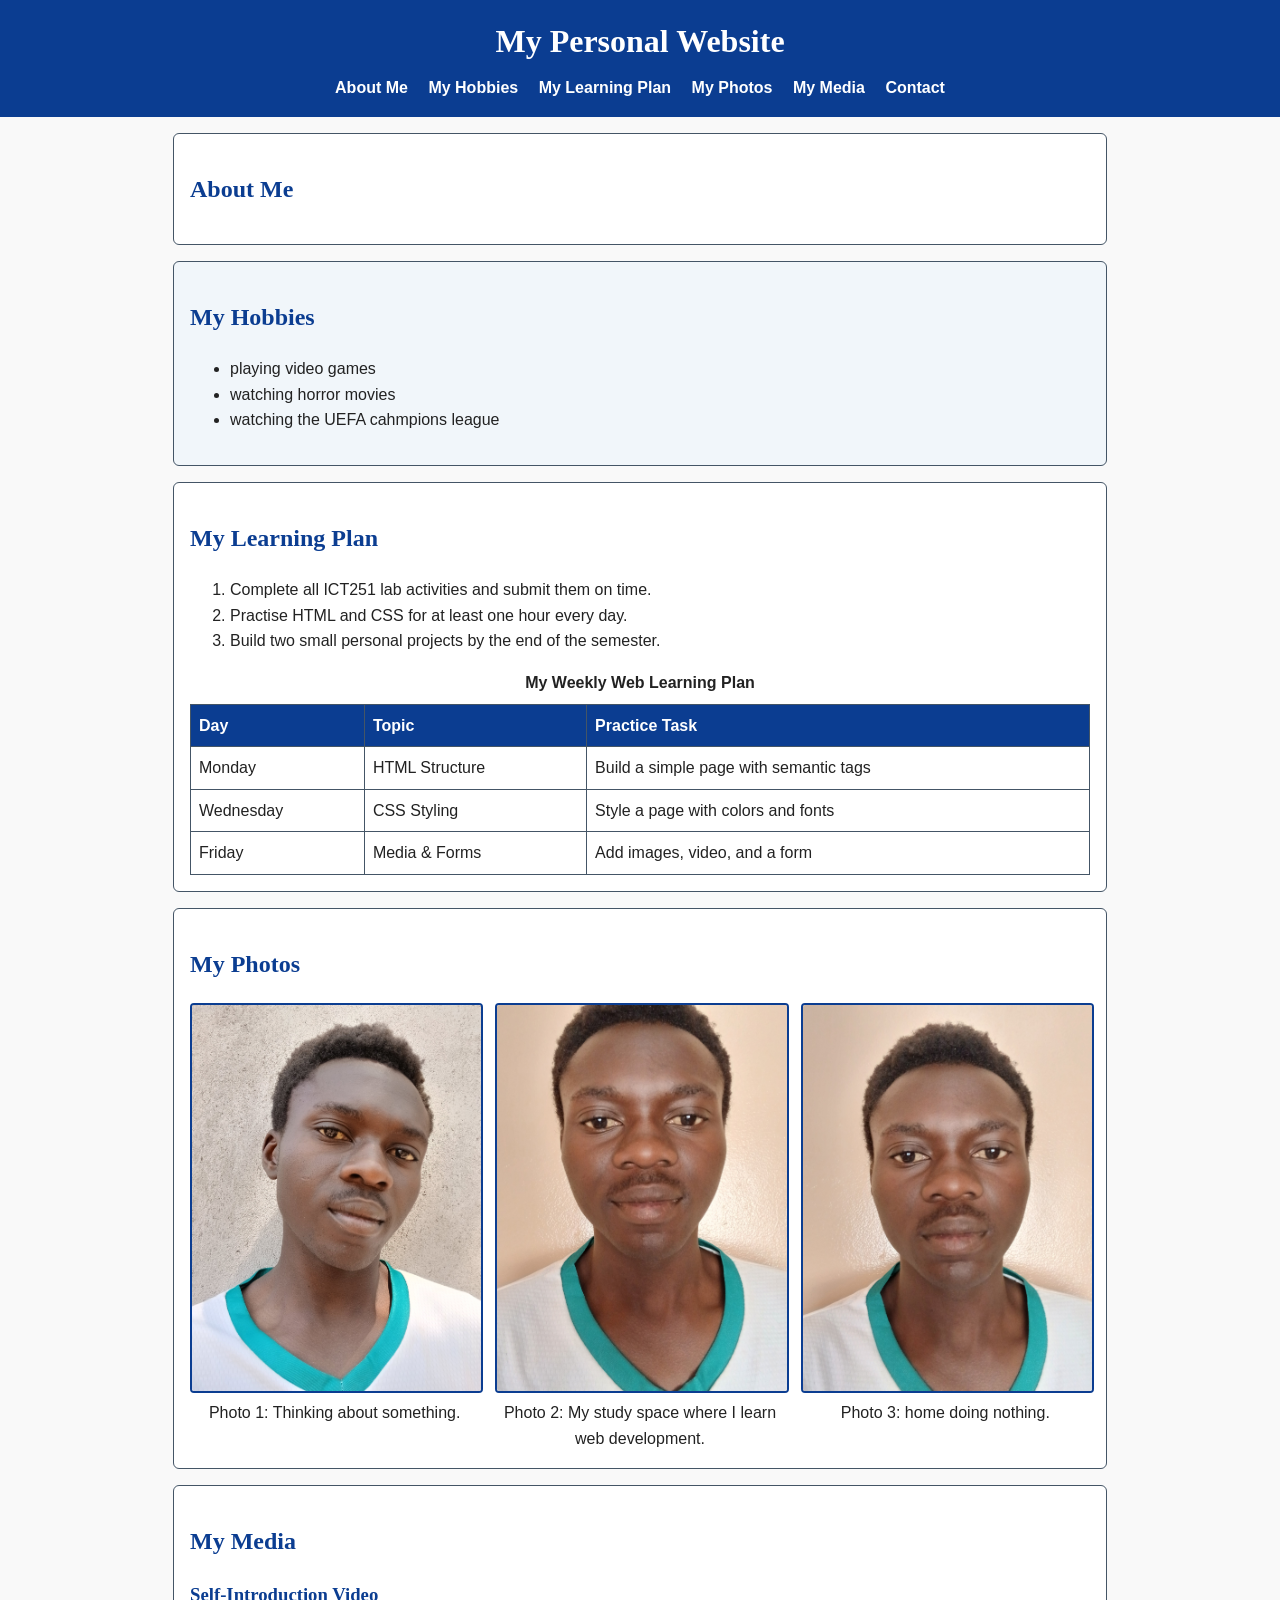
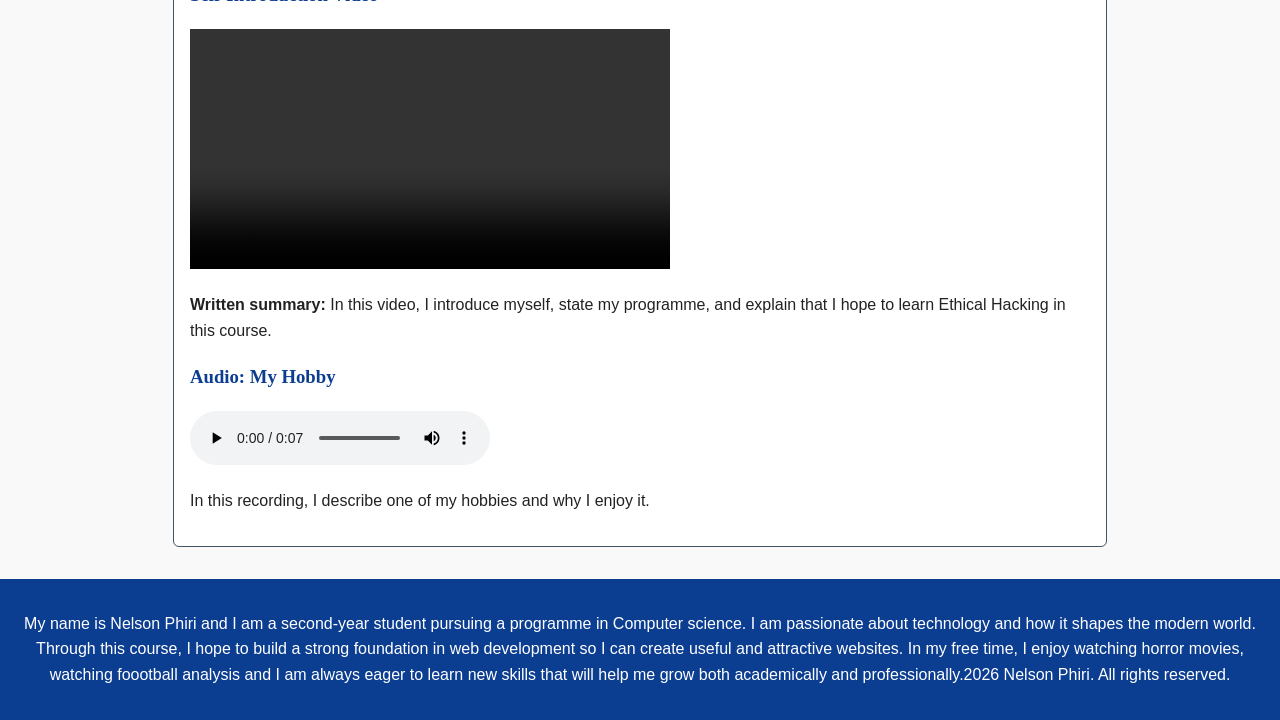
==== myweb/index.html @ 8f8c3917 "Add files via upload" ====
<!DOCTYPE html>
<html lang="en">
<head>
    <meta charset="UTF-8">
    <meta name="viewport" content="width=device-width, initial-scale=1.0">
    <title>My First Web Page</title>
    <link rel="stylesheet" href="css/styles.css">
</head>
<body>
    <header>
        <h1>My Personal Website</h1>
        <nav>
            <a href="#about">About Me</a>
            <a href="#hobbies">My Hobbies</a>
            <a href="#learning">My Learning Plan</a>
            <a href="#photos">My Photos</a>
            <a href="#media">My Media</a>
            <a href="#contact">Contact</a>
        </nav>
    </header>

    <main>
        <section id="about" class="content-section">
            <h2>About Me</h2>
            <p><!-- 50+ word paragraph --></p>
        </section>

        <section id="hobbies" class="content-section">
            <h2>My Hobbies</h2>
            <ul>
                <li>playing video games</li>
                <li>watching horror movies</li>
                <li>watching the UEFA cahmpions league</li>
            </ul>
        </section>

        <section id="learning" class="content-section">
    <h2>My Learning Plan</h2>
    <ol>
        <li>Complete all ICT251 lab activities and submit them on time.</li>
        <li>Practise HTML and CSS for at least one hour every day.</li>
        <li>Build two small personal projects by the end of the semester.</li>
    </ol>

    <table>
        <caption>My Weekly Web Learning Plan</caption>
        <thead>
            <tr>
                <th>Day</th>
                <th>Topic</th>
                <th>Practice Task</th>
            </tr>
        </thead>
        <tbody>
            <tr>
                <td>Monday</td>
                <td>HTML Structure</td>
                <td>Build a simple page with semantic tags</td>
            </tr>
            <tr>
                <td>Wednesday</td>
                <td>CSS Styling</td>
                <td>Style a page with colors and fonts</td>
            </tr>
            <tr>
                <td>Friday</td>
                <td>Media & Forms</td>
                <td>Add images, video, and a form</td>
            </tr>
        </tbody>
    </table>
</section>

        <section id="photos" class="content-section">
    <h2>My Photos</h2>
    <div class="gallery">
        <figure>
            <img src="images/photo1.jpg" alt="A sunset over the mountains">
            <figcaption>Photo 1: Thinking about something.</figcaption>
        </figure>
        <figure>
            <img src="images/photo2.jpg" alt="My study desk with books and a laptop">
            <figcaption>Photo 2: My study space where I learn web development.</figcaption>
        </figure>
        <figure>
            <img src="images/photo3.jpg" alt="A plate of food I cooked">
            <figcaption>Photo 3: home doing nothing.</figcaption>
        </figure>
    </div>
</section>

        <section id="media" class="content-section">
    <h2>My Media</h2>

    <h3>Self-Introduction Video</h3>
    <video controls width="480">
        <source src="videos/intro.mp4" type="video/mp4">
        Your browser does not support the video tag.
    </video>
    <p>
        <strong>Written summary:</strong> In this video, I introduce myself, 
        state my programme, and explain that I hope to learn Ethical Hacking in this course.
    </p>

    <h3>Audio: My Hobby</h3>
    <audio controls>
        <source src="videos/voice.mp3" type="audio/mpeg">
        Your browser does not support the audio tag.
    </audio>
    <p>
        In this recording, I describe one of my hobbies and why I enjoy it.
    </p>
</section>

        
    </main>

    <footer>
        <p>
    My name is Nelson Phiri and I am a second-year student pursuing a programme in 
    Computer science. I am passionate about technology and how it shapes the modern 
    world. Through this course, I hope to build a strong foundation in web development 
    so I can create useful and attractive websites. In my free time, I enjoy 
    watching horror movies, watching foootball analysis and I am always eager to learn new skills that will help me 
    grow both academically and professionally.2026 Nelson Phiri. All rights reserved.</p>
    </footer>
</body>
</html>
---- myweb/css/styles.css ----
/* ===== Element selectors ===== */
body {
    font-family: Arial, Helvetica, sans-serif;
    line-height: 1.6;
    color: #222;
    background-color: #f9f9f9;
    margin: 0;
    padding: 0;
}

h1, h2, h3 {
    color: #0b3d91;
    font-family: Georgia, serif;
}

a {
    color: #0b3d91;
    text-decoration: none;
}

a:hover, a:focus {
    color: #d32f2f;
    text-decoration: underline;
}

img, video {
    max-width: 100%;
    height: auto;
}

/* ===== Class selector (repeated sections) ===== */
.content-section {
    padding: 1rem;
    margin: 1rem auto;
    max-width: 900px;
    border: 1px solid #456;
    background-color: #ffffff;
    border-radius: 6px;
}

/* ===== ID selector (one unique section) ===== */
#hobbies {
    background-color: #f1f6fa;
}

/* ===== Header and nav ===== */
header {
    background-color: #0b3d91;
    color: white;
    padding: 1rem;
    text-align: center;
}

header h1 {
    color: white;
    margin: 0 0 0.5rem 0;
}

nav a {
    color: white;
    margin: 0 0.5rem;
    font-weight: bold;
}

nav a:hover, nav a:focus {
    color: #ffd54f;
}

/* ===== Gallery ===== */
.gallery {
    display: flex;
    flex-wrap: wrap;
    gap: 1rem;
    justify-content: center;
}

.gallery figure {
    margin: 0;
    flex: 1 1 250px;
    max-width: 300px;
    text-align: center;
}

.gallery img {
    border: 2px solid #0b3d91;
    border-radius: 4px;
}

/* ===== Table ===== */
table {
    width: 100%;
    border-collapse: collapse;
    margin-top: 1rem;
}

caption {
    font-weight: bold;
    margin-bottom: 0.5rem;
}

th, td {
    border: 1px solid #456;
    padding: 0.5rem;
    text-align: left;
}

th {
    background-color: #0b3d91;
    color: white;
}

/* ===== Form ===== */
form {
    display: flex;
    flex-direction: column;
    gap: 0.5rem;
    max-width: 500px;
}

input, select, textarea {
    padding: 0.5rem;
    border: 1px solid #456;
    border-radius: 4px;
    font-family: inherit;
}

button {
    background-color: #0b3d91;
    color: white;
    padding: 0.6rem 1rem;
    border: none;
    border-radius: 4px;
    cursor: pointer;
    font-size: 1rem;
}

button:hover, button:focus {
    background-color: #d32f2f;
}

/* ===== Footer ===== */
footer {
    text-align: center;
    padding: 1rem;
    background-color: #0b3d91;
    color: white;
    margin-top: 2rem;
}
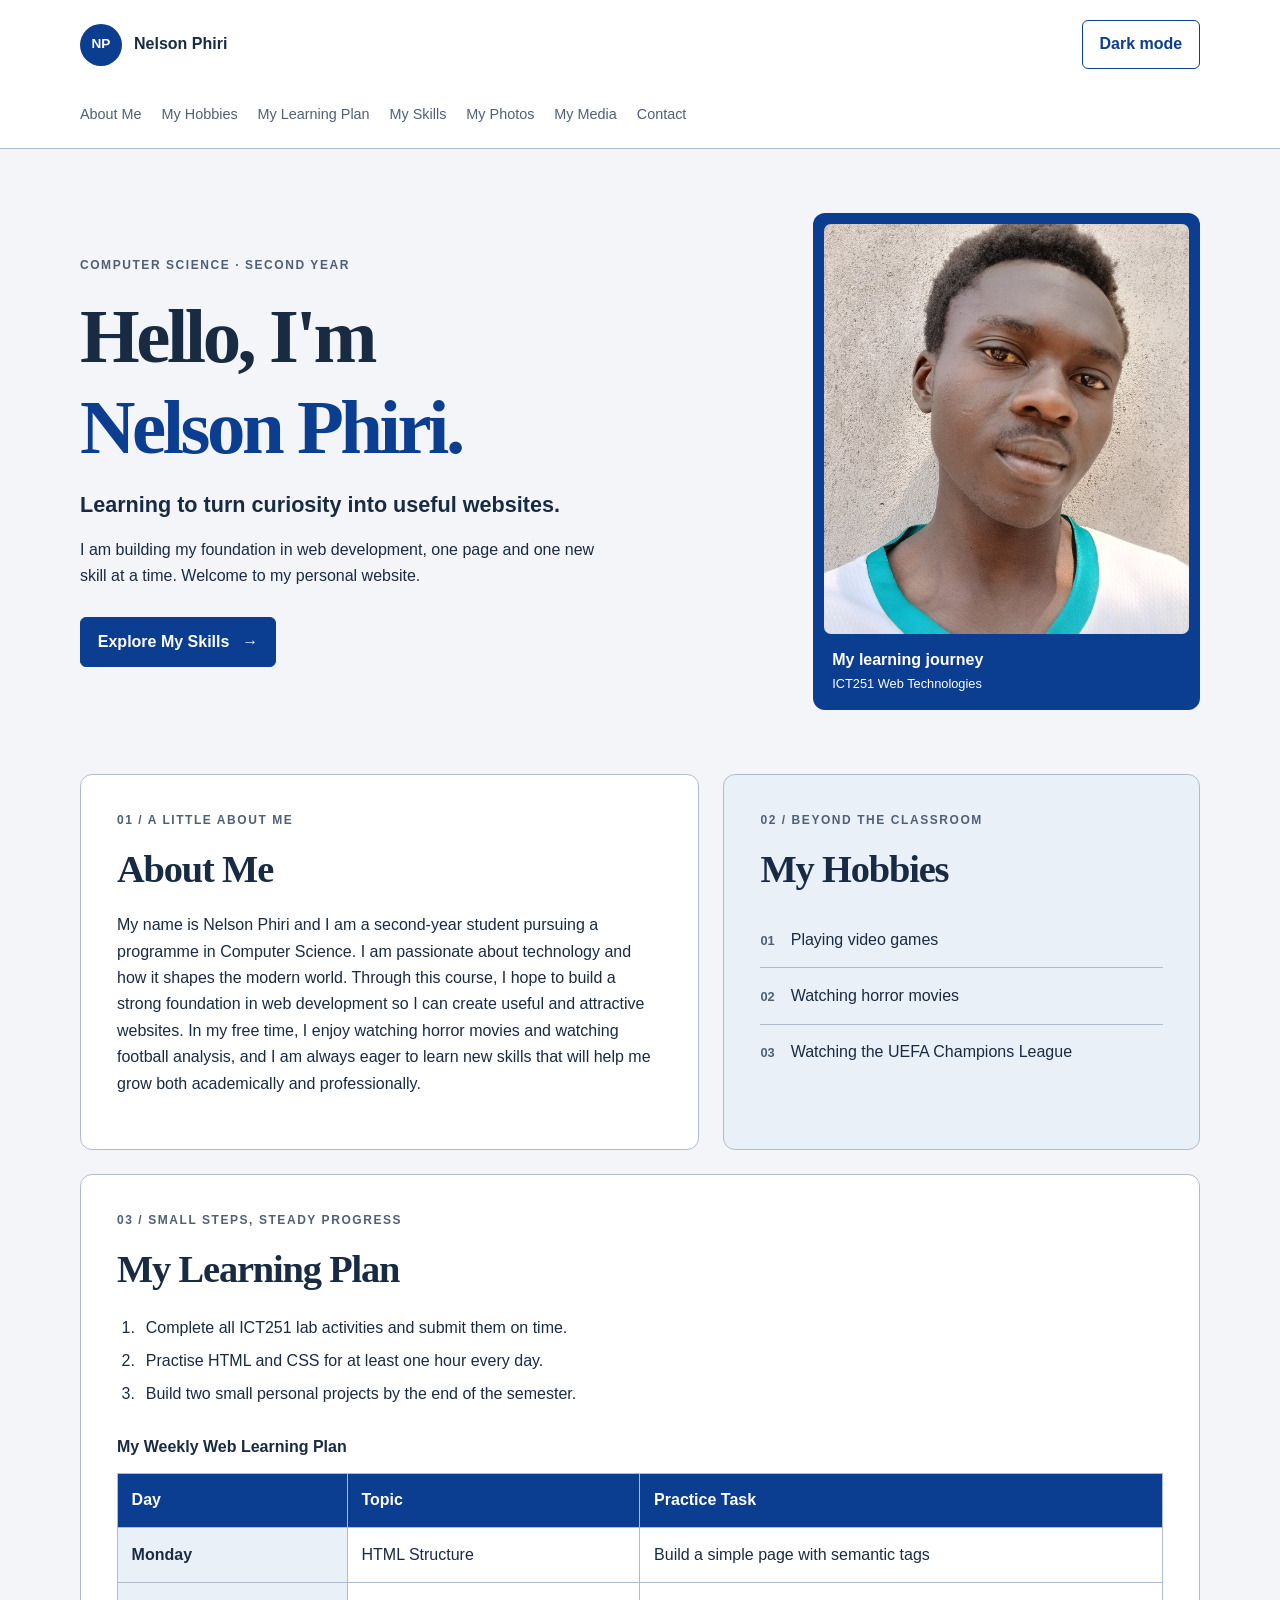
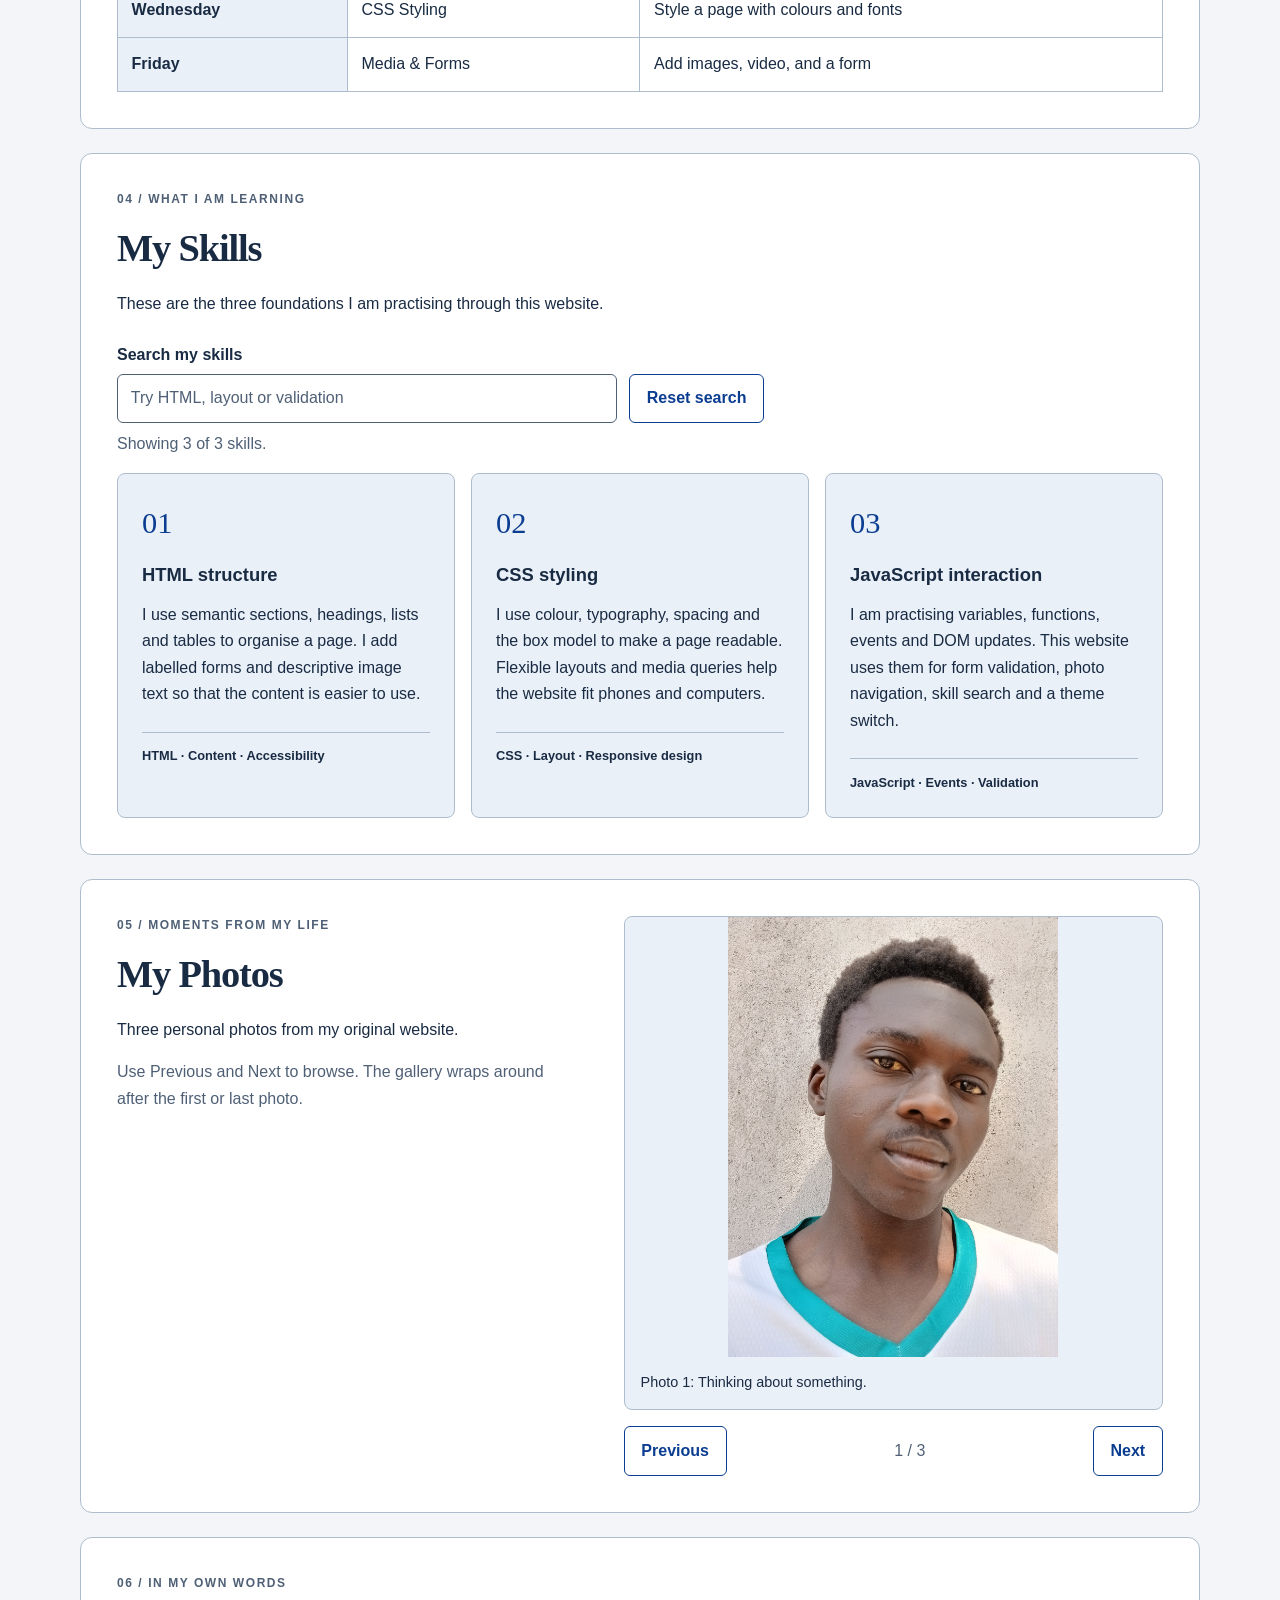
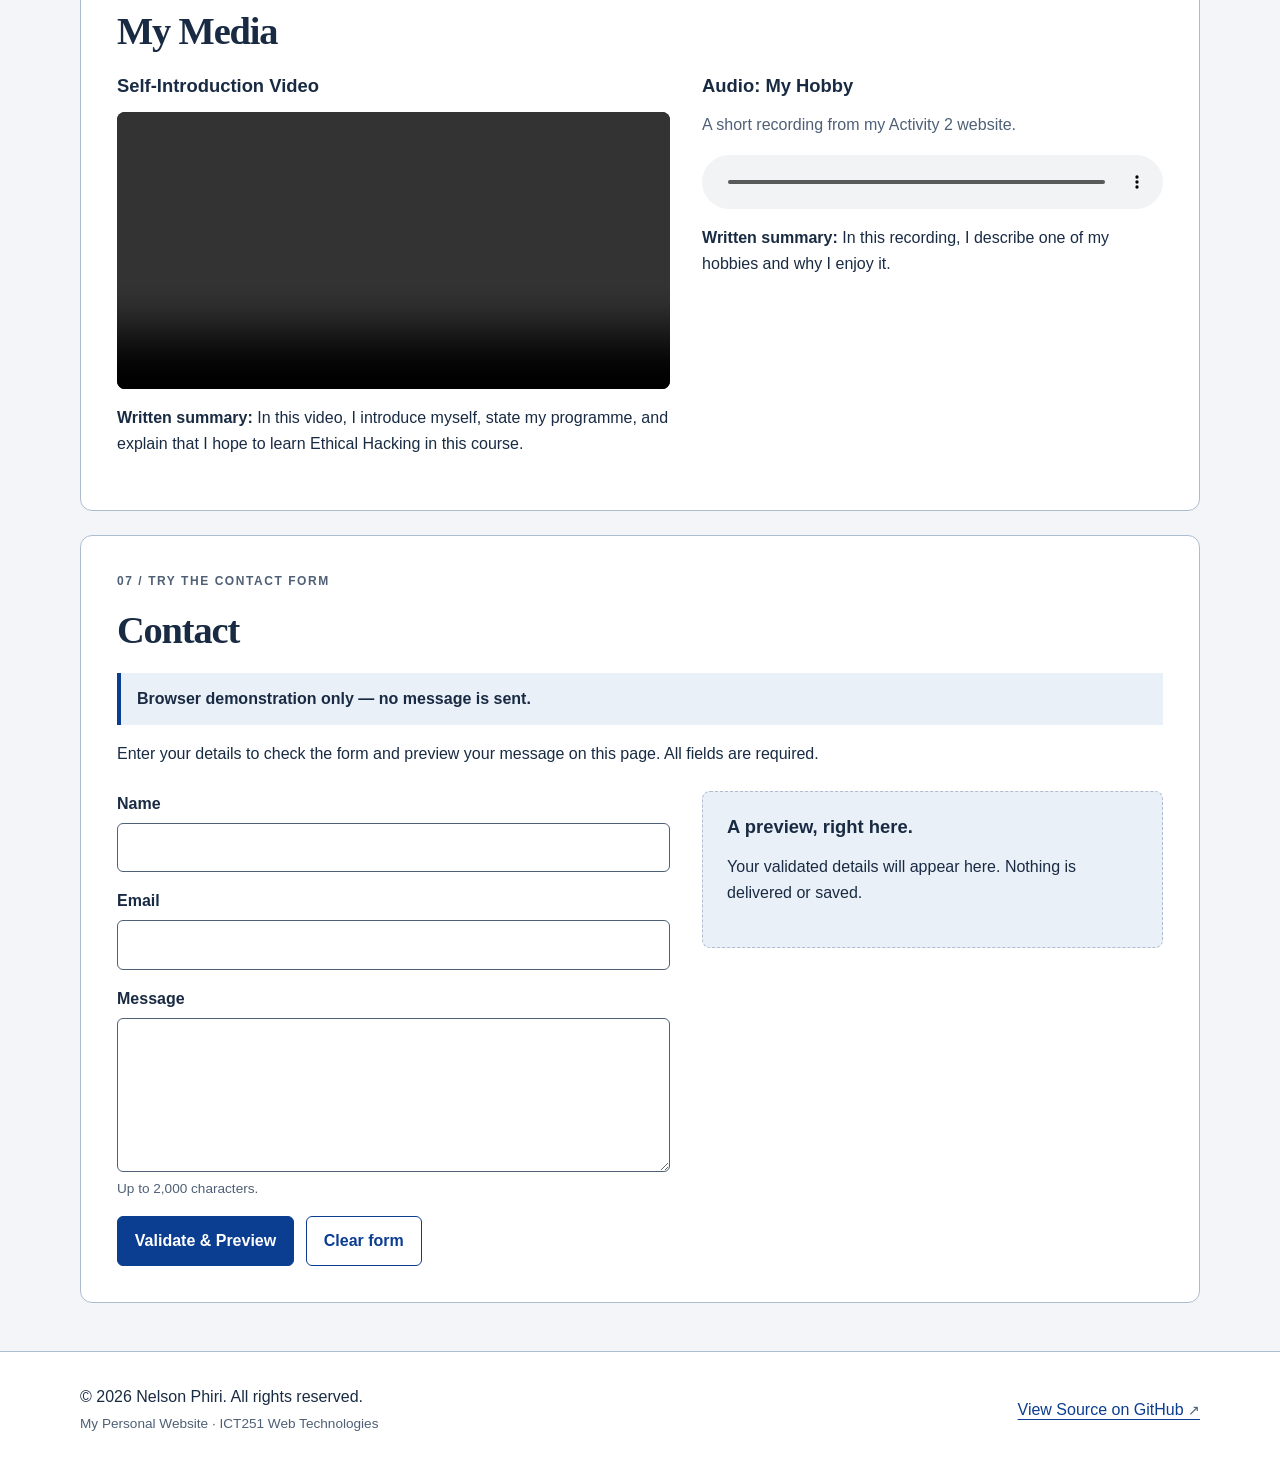
==== commit 3210486a: "Enhance Activity 2 portfolio for ICT251 Activity 3" ====
--- a/myweb/index.html
+++ b/myweb/index.html
@@ -1,128 +1,210 @@
-<!DOCTYPE html>
-<html lang="en">
-<head>
-    <meta charset="UTF-8">
-    <meta name="viewport" content="width=device-width, initial-scale=1.0">
-    <title>My First Web Page</title>
-    <link rel="stylesheet" href="css/styles.css">
-</head>
-<body>
-    <header>
-        <h1>My Personal Website</h1>
-        <nav>
-            <a href="#about">About Me</a>
-            <a href="#hobbies">My Hobbies</a>
-            <a href="#learning">My Learning Plan</a>
-            <a href="#photos">My Photos</a>
-            <a href="#media">My Media</a>
-            <a href="#contact">Contact</a>
-        </nav>
-    </header>
-
-    <main>
-        <section id="about" class="content-section">
-            <h2>About Me</h2>
-            <p><!-- 50+ word paragraph --></p>
-        </section>
-
-        <section id="hobbies" class="content-section">
-            <h2>My Hobbies</h2>
-            <ul>
-                <li>playing video games</li>
-                <li>watching horror movies</li>
-                <li>watching the UEFA cahmpions league</li>
-            </ul>
-        </section>
-
-        <section id="learning" class="content-section">
-    <h2>My Learning Plan</h2>
-    <ol>
-        <li>Complete all ICT251 lab activities and submit them on time.</li>
-        <li>Practise HTML and CSS for at least one hour every day.</li>
-        <li>Build two small personal projects by the end of the semester.</li>
-    </ol>
-
-    <table>
-        <caption>My Weekly Web Learning Plan</caption>
-        <thead>
-            <tr>
-                <th>Day</th>
-                <th>Topic</th>
-                <th>Practice Task</th>
-            </tr>
-        </thead>
-        <tbody>
-            <tr>
-                <td>Monday</td>
-                <td>HTML Structure</td>
-                <td>Build a simple page with semantic tags</td>
-            </tr>
-            <tr>
-                <td>Wednesday</td>
-                <td>CSS Styling</td>
-                <td>Style a page with colors and fonts</td>
-            </tr>
-            <tr>
-                <td>Friday</td>
-                <td>Media & Forms</td>
-                <td>Add images, video, and a form</td>
-            </tr>
-        </tbody>
-    </table>
-</section>
-
-        <section id="photos" class="content-section">
-    <h2>My Photos</h2>
-    <div class="gallery">
-        <figure>
-            <img src="images/photo1.jpg" alt="A sunset over the mountains">
-            <figcaption>Photo 1: Thinking about something.</figcaption>
-        </figure>
-        <figure>
-            <img src="images/photo2.jpg" alt="My study desk with books and a laptop">
-            <figcaption>Photo 2: My study space where I learn web development.</figcaption>
-        </figure>
-        <figure>
-            <img src="images/photo3.jpg" alt="A plate of food I cooked">
-            <figcaption>Photo 3: home doing nothing.</figcaption>
-        </figure>
-    </div>
-</section>
-
-        <section id="media" class="content-section">
-    <h2>My Media</h2>
-
-    <h3>Self-Introduction Video</h3>
-    <video controls width="480">
-        <source src="videos/intro.mp4" type="video/mp4">
-        Your browser does not support the video tag.
-    </video>
-    <p>
-        <strong>Written summary:</strong> In this video, I introduce myself, 
-        state my programme, and explain that I hope to learn Ethical Hacking in this course.
-    </p>
-
-    <h3>Audio: My Hobby</h3>
-    <audio controls>
-        <source src="videos/voice.mp3" type="audio/mpeg">
-        Your browser does not support the audio tag.
-    </audio>
-    <p>
-        In this recording, I describe one of my hobbies and why I enjoy it.
-    </p>
-</section>
-
-        
-    </main>
-
-    <footer>
-        <p>
-    My name is Nelson Phiri and I am a second-year student pursuing a programme in 
-    Computer science. I am passionate about technology and how it shapes the modern 
-    world. Through this course, I hope to build a strong foundation in web development 
-    so I can create useful and attractive websites. In my free time, I enjoy 
-    watching horror movies, watching foootball analysis and I am always eager to learn new skills that will help me 
-    grow both academically and professionally.2026 Nelson Phiri. All rights reserved.</p>
-    </footer>
-</body>
-</html>+<!DOCTYPE html>
+<html lang="en" data-theme="light">
+<head>
+    <meta charset="UTF-8">
+    <meta name="viewport" content="width=device-width, initial-scale=1.0">
+    <meta name="description" content="Nelson Phiri's personal website: a Computer Science student's interests, web development skills and learning journey.">
+    <meta name="color-scheme" content="light dark">
+    <title>Nelson Phiri | My Personal Website</title>
+    <link rel="icon" href="images/favicon.svg" type="image/svg+xml">
+    <link rel="stylesheet" href="css/styles.css">
+    <script src="js/script.js" defer></script>
+</head>
+<body>
+    <a class="skip-link" href="#main-content">Skip to content</a>
+    <header class="site-header">
+        <div class="header-inner">
+            <a class="brand" href="#home" aria-label="Nelson Phiri, home"><span class="monogram" aria-hidden="true">NP</span><span>Nelson Phiri</span></a>
+            <button id="theme-toggle" class="button secondary" type="button" aria-pressed="false" hidden>Dark mode</button>
+        </div>
+        <nav class="main-nav" aria-label="Main navigation">
+            <a href="#about">About Me</a>
+            <a href="#hobbies">My Hobbies</a>
+            <a href="#learning">My Learning Plan</a>
+            <a href="#skills">My Skills</a>
+            <a href="#photos">My Photos</a>
+            <a href="#media">My Media</a>
+            <a href="#contact">Contact</a>
+        </nav>
+    </header>
+    <main id="main-content" tabindex="-1">
+        <div id="home" class="hero page-width">
+            <div class="hero-copy">
+                <p class="eyebrow">COMPUTER SCIENCE &middot; SECOND YEAR</p>
+                <h1>Hello, I'm<br><span>Nelson Phiri.</span></h1>
+                <p class="hero-intro">Learning to turn curiosity into useful websites.</p>
+                <p>I am building my foundation in web development, one page and one new skill at a time. Welcome to my personal website.</p>
+                <a class="button" href="#skills">Explore My Skills <span aria-hidden="true">&rarr;</span></a>
+            </div>
+            <div class="hero-photo">
+                <img src="images/photo1.jpg" alt="Nelson Phiri wearing a white shirt with a green collar, beside a textured wall" width="2556" height="3408" fetchpriority="high">
+                <p>My learning journey <span>ICT251 Web Technologies</span></p>
+            </div>
+        </div>
+        <div class="page-width intro-grid">
+            <section id="about" class="content-section">
+                <p class="eyebrow">01 / A LITTLE ABOUT ME</p>
+                <h2>About Me</h2>
+                <p>My name is Nelson Phiri and I am a second-year student pursuing a programme in Computer Science. I am passionate about technology and how it shapes the modern world. Through this course, I hope to build a strong foundation in web development so I can create useful and attractive websites. In my free time, I enjoy watching horror movies and watching football analysis, and I am always eager to learn new skills that will help me grow both academically and professionally.</p>
+            </section>
+            <section id="hobbies" class="content-section">
+                <p class="eyebrow">02 / BEYOND THE CLASSROOM</p>
+                <h2>My Hobbies</h2>
+                <ul class="hobby-list">
+                    <li><span aria-hidden="true">01</span>Playing video games</li>
+                    <li><span aria-hidden="true">02</span>Watching horror movies</li>
+                    <li><span aria-hidden="true">03</span>Watching the UEFA Champions League</li>
+                </ul>
+            </section>
+        </div>
+        <section id="learning" class="content-section page-width">
+            <p class="eyebrow">03 / SMALL STEPS, STEADY PROGRESS</p>
+            <h2>My Learning Plan</h2>
+            <ol class="learning-steps">
+                <li>Complete all ICT251 lab activities and submit them on time.</li>
+                <li>Practise HTML and CSS for at least one hour every day.</li>
+                <li>Build two small personal projects by the end of the semester.</li>
+            </ol>
+            <table>
+                <caption>My Weekly Web Learning Plan</caption>
+                <thead><tr><th scope="col">Day</th><th scope="col">Topic</th><th scope="col">Practice Task</th></tr></thead>
+                <tbody>
+                    <tr><th scope="row">Monday</th><td>HTML Structure</td><td>Build a simple page with semantic tags</td></tr>
+                    <tr><th scope="row">Wednesday</th><td>CSS Styling</td><td>Style a page with colours and fonts</td></tr>
+                    <tr><th scope="row">Friday</th><td>Media &amp; Forms</td><td>Add images, video, and a form</td></tr>
+                </tbody>
+            </table>
+        </section>
+        <section id="skills" class="content-section page-width">
+            <p class="eyebrow">04 / WHAT I AM LEARNING</p>
+            <h2>My Skills</h2>
+            <p>These are the three foundations I am practising through this website.</p>
+            <div id="skill-tools" class="filter-tools" hidden>
+                <div class="search-field"><label for="skill-search">Search my skills</label><input id="skill-search" type="search" placeholder="Try HTML, layout or validation" aria-controls="skill-list" maxlength="100"></div>
+                <button id="reset-skills" class="button secondary" type="button">Reset search</button>
+            </div>
+            <p id="skill-status" class="muted" role="status" aria-live="polite" aria-atomic="true" hidden></p>
+            <div id="skill-list" class="skill-grid">
+                <article class="skill-card">
+                    <p class="skill-number" aria-hidden="true">01</p><h3>HTML structure</h3>
+                    <p>I use semantic sections, headings, lists and tables to organise a page. I add labelled forms and descriptive image text so that the content is easier to use.</p>
+                    <p class="skill-tag">HTML &middot; Content &middot; Accessibility</p>
+                </article>
+                <article class="skill-card">
+                    <p class="skill-number" aria-hidden="true">02</p><h3>CSS styling</h3>
+                    <p>I use colour, typography, spacing and the box model to make a page readable. Flexible layouts and media queries help the website fit phones and computers.</p>
+                    <p class="skill-tag">CSS &middot; Layout &middot; Responsive design</p>
+                </article>
+                <article class="skill-card">
+                    <p class="skill-number" aria-hidden="true">03</p><h3>JavaScript interaction</h3>
+                    <p>I am practising variables, functions, events and DOM updates. This website uses them for form validation, photo navigation, skill search and a theme switch.</p>
+                    <p class="skill-tag">JavaScript &middot; Events &middot; Validation</p>
+                </article>
+            </div>
+        </section>
+        <section id="photos" class="content-section page-width photo-section">
+            <div>
+                <p class="eyebrow">05 / MOMENTS FROM MY LIFE</p>
+                <h2>My Photos</h2>
+                <p>Three personal photos from my original website.</p>
+                <p id="gallery-help" class="muted" hidden>Use Previous and Next to browse. The gallery wraps around after the first or last photo.</p>
+            </div>
+            <div class="gallery-shell">
+                <div class="gallery" id="photo-gallery" aria-label="Personal photo gallery">
+                    <figure>
+                        <img src="images/photo1.jpg" alt="Nelson Phiri in a white shirt with a green collar beside a textured wall" width="2556" height="3408" loading="lazy">
+                        <figcaption>Photo 1: Thinking about something.</figcaption>
+                    </figure>
+                    <figure>
+                        <img src="images/photo2.jpg" alt="A close-up portrait of Nelson Phiri indoors against a pale wall" width="2556" height="3408" loading="lazy">
+                        <figcaption>Photo 2: A close-up portrait indoors.</figcaption>
+                    </figure>
+                    <figure>
+                        <img src="images/photo3.jpg" alt="Nelson Phiri facing the camera in a white and green shirt indoors" width="2556" height="3408" loading="lazy">
+                        <figcaption>Photo 3: Relaxing at home.</figcaption>
+                    </figure>
+                </div>
+                <div id="gallery-controls" class="gallery-controls" hidden>
+                    <button id="previous-photo" class="button secondary" type="button" aria-controls="photo-gallery">Previous</button>
+                    <span id="photo-counter">1 / 3</span>
+                    <button id="next-photo" class="button secondary" type="button" aria-controls="photo-gallery">Next</button>
+                </div>
+                <p id="gallery-status" class="sr-only" role="status" aria-live="polite" aria-atomic="true"></p>
+            </div>
+        </section>
+        <section id="media" class="content-section page-width">
+            <p class="eyebrow">06 / IN MY OWN WORDS</p>
+            <h2>My Media</h2>
+            <div class="media-grid">
+                <article class="media-card">
+                    <h3>Self-Introduction Video</h3>
+                    <video controls playsinline preload="metadata" width="480">
+                        <source src="videos/intro.mp4" type="video/mp4">
+                        Your browser does not support video. <a href="videos/intro.mp4">Open my introduction video</a>.
+                    </video>
+                    <p><strong>Written summary:</strong> In this video, I introduce myself, state my programme, and explain that I hope to learn Ethical Hacking in this course.</p>
+                </article>
+                <article class="media-card">
+                    <h3>Audio: My Hobby</h3>
+                    <p class="muted">A short recording from my Activity 2 website.</p>
+                    <audio controls preload="metadata">
+                        <source src="videos/voice.mp3" type="audio/mpeg">
+                        Your browser does not support audio. <a href="videos/voice.mp3">Open my hobby recording</a>.
+                    </audio>
+                    <p><strong>Written summary:</strong> In this recording, I describe one of my hobbies and why I enjoy it.</p>
+                </article>
+            </div>
+        </section>
+        <section id="contact" class="content-section page-width">
+            <p class="eyebrow">07 / TRY THE CONTACT FORM</p>
+            <h2>Contact</h2>
+            <p id="form-notice" class="notice">Browser demonstration only &mdash; no message is sent.</p>
+            <p>Enter your details to check the form and preview your message on this page. All fields are required.</p>
+            <noscript><p class="form-error">Enable JavaScript to use the local form preview. The form does not send messages.</p></noscript>
+            <div class="contact-grid">
+                <form id="contact-form" aria-describedby="form-notice">
+                    <div class="field">
+                        <label for="contact-name">Name</label>
+                        <input id="contact-name" name="name" type="text" autocomplete="name" maxlength="80" required aria-describedby="name-error">
+                        <p id="name-error" class="form-error" hidden></p>
+                    </div>
+                    <div class="field">
+                        <label for="contact-email">Email</label>
+                        <input id="contact-email" name="email" type="email" autocomplete="email" maxlength="254" required aria-describedby="email-error">
+                        <p id="email-error" class="form-error" hidden></p>
+                    </div>
+                    <div class="field">
+                        <label for="contact-message">Message</label>
+                        <textarea id="contact-message" name="message" rows="5" maxlength="2000" required aria-describedby="message-help message-error"></textarea>
+                        <p id="message-help" class="field-help">Up to 2,000 characters.</p>
+                        <p id="message-error" class="form-error" hidden></p>
+                    </div>
+                    <p id="form-status" role="status" aria-live="polite" aria-atomic="true"></p>
+                    <div class="form-actions">
+                        <button id="preview-button" class="button" type="submit" disabled>Validate &amp; Preview</button>
+                        <button class="button secondary" type="reset">Clear form</button>
+                    </div>
+                </form>
+                <div class="preview-area">
+                    <div id="preview-placeholder"><h3>A preview, right here.</h3><p>Your validated details will appear here. Nothing is delivered or saved.</p></div>
+                    <div id="contact-preview" hidden>
+                        <h3>Your validated preview</h3>
+                        <p>Data validated. This is a local preview only; no message was sent.</p>
+                        <dl>
+                            <dt>Name</dt><dd id="preview-name"></dd>
+                            <dt>Email</dt><dd id="preview-email"></dd>
+                            <dt>Message</dt><dd id="preview-message"></dd>
+                        </dl>
+                    </div>
+                </div>
+            </div>
+        </section>
+    </main>
+    <footer>
+        <div class="page-width footer-inner">
+            <p>&copy; 2026 Nelson Phiri. All rights reserved.<br><span>My Personal Website &middot; ICT251 Web Technologies</span></p>
+            <a href="https://github.com/CyberElohim-1666/ICT252-myweb">View Source on GitHub <span aria-hidden="true">&nearr;</span></a>
+        </div>
+    </footer>
+</body>
+</html>
--- a/myweb/css/styles.css
+++ b/myweb/css/styles.css
@@ -1,148 +1,168 @@
-/* ===== Element selectors ===== */
-body {
-    font-family: Arial, Helvetica, sans-serif;
-    line-height: 1.6;
-    color: #222;
-    background-color: #f9f9f9;
-    margin: 0;
-    padding: 0;
-}
-
-h1, h2, h3 {
-    color: #0b3d91;
-    font-family: Georgia, serif;
-}
-
-a {
-    color: #0b3d91;
-    text-decoration: none;
-}
-
-a:hover, a:focus {
-    color: #d32f2f;
-    text-decoration: underline;
-}
-
-img, video {
-    max-width: 100%;
-    height: auto;
-}
-
-/* ===== Class selector (repeated sections) ===== */
-.content-section {
-    padding: 1rem;
-    margin: 1rem auto;
-    max-width: 900px;
-    border: 1px solid #456;
-    background-color: #ffffff;
-    border-radius: 6px;
-}
-
-/* ===== ID selector (one unique section) ===== */
-#hobbies {
-    background-color: #f1f6fa;
-}
-
-/* ===== Header and nav ===== */
-header {
-    background-color: #0b3d91;
-    color: white;
-    padding: 1rem;
-    text-align: center;
-}
-
-header h1 {
-    color: white;
-    margin: 0 0 0.5rem 0;
-}
-
-nav a {
-    color: white;
-    margin: 0 0.5rem;
-    font-weight: bold;
-}
-
-nav a:hover, nav a:focus {
-    color: #ffd54f;
-}
-
-/* ===== Gallery ===== */
-.gallery {
-    display: flex;
-    flex-wrap: wrap;
-    gap: 1rem;
-    justify-content: center;
-}
-
-.gallery figure {
-    margin: 0;
-    flex: 1 1 250px;
-    max-width: 300px;
-    text-align: center;
-}
-
-.gallery img {
-    border: 2px solid #0b3d91;
-    border-radius: 4px;
-}
-
-/* ===== Table ===== */
-table {
-    width: 100%;
-    border-collapse: collapse;
-    margin-top: 1rem;
-}
-
-caption {
-    font-weight: bold;
-    margin-bottom: 0.5rem;
-}
-
-th, td {
-    border: 1px solid #456;
-    padding: 0.5rem;
-    text-align: left;
-}
-
-th {
-    background-color: #0b3d91;
-    color: white;
-}
-
-/* ===== Form ===== */
-form {
-    display: flex;
-    flex-direction: column;
-    gap: 0.5rem;
-    max-width: 500px;
-}
-
-input, select, textarea {
-    padding: 0.5rem;
-    border: 1px solid #456;
-    border-radius: 4px;
-    font-family: inherit;
-}
-
-button {
-    background-color: #0b3d91;
-    color: white;
-    padding: 0.6rem 1rem;
-    border: none;
-    border-radius: 4px;
-    cursor: pointer;
-    font-size: 1rem;
-}
-
-button:hover, button:focus {
-    background-color: #d32f2f;
-}
-
-/* ===== Footer ===== */
-footer {
-    text-align: center;
-    padding: 1rem;
-    background-color: #0b3d91;
-    color: white;
-    margin-top: 2rem;
-}+/* Element selectors and shared colours keep the original blue identity. */
+:root {
+    color-scheme: light;
+    --page: #f3f5f8;
+    --surface: #ffffff;
+    --soft: #eaf0f8;
+    --text: #192b43;
+    --muted: #4f6076;
+    --brand: #0b3d91;
+    --button-text: #ffffff;
+    --border: #aebdce;
+    --focus: #925006;
+    --error: #a7192b;
+}
+:root[data-theme="dark"] {
+    color-scheme: dark;
+    --page: #101b2b;
+    --surface: #18273a;
+    --soft: #21344c;
+    --text: #edf3fc;
+    --muted: #b5c5dc;
+    --brand: #a9cdff;
+    --button-text: #112441;
+    --border: #647992;
+    --focus: #ffd080;
+    --error: #ffadb6;
+}
+* { box-sizing: border-box; }
+[hidden] { display: none !important; }
+body { margin: 0; background: var(--page); color: var(--text); font: 1rem/1.65 Arial, Helvetica, sans-serif; }
+h1, h2, h3 { color: var(--text); line-height: 1.18; }
+h1, h2 { font-family: Georgia, "Times New Roman", serif; }
+h1 { margin: 1rem 0; font-size: clamp(2.6rem, 6vw, 4.9rem); letter-spacing: -0.045em; }
+h1 span { color: var(--brand); }
+h2 { font-size: clamp(1.8rem, 3vw, 2.5rem); margin: 0 0 1.25rem; letter-spacing: -0.03em; }
+h3 { font-size: 1.15rem; margin: 0 0 1rem; }
+p { margin: 0 0 1rem; }
+a { color: var(--brand); text-underline-offset: 0.22em; }
+a:hover { text-decoration-thickness: 2px; }
+button, input, textarea { font: inherit; }
+button, .button { min-height: 44px; }
+button { cursor: pointer; }
+button:disabled { cursor: not-allowed; opacity: 0.65; }
+a:focus-visible, button:focus-visible, input:focus-visible, textarea:focus-visible { outline: 3px solid var(--focus); outline-offset: 4px; }
+img, video { display: block; max-width: 100%; height: auto; }
+audio { display: block; width: 100%; max-width: 100%; }
+section, #home { scroll-margin-top: 1rem; }
+/* Class selectors: spacing, borders and padding demonstrate the box model. */
+.page-width { width: min(1120px, calc(100% - 3rem)); margin-inline: auto; }
+.content-section { background: var(--surface); border: 1px solid var(--border); border-radius: 12px; padding: 2.25rem; margin-bottom: 1.5rem; min-width: 0; }
+.eyebrow { color: var(--muted); font-size: 0.75rem; font-weight: 700; letter-spacing: 0.13em; margin-bottom: 1rem; }
+.muted, .field-help { color: var(--muted); }
+.button { display: inline-flex; align-items: center; justify-content: center; gap: 0.8rem; padding: 0.65rem 1.05rem; border: 1px solid var(--brand); border-radius: 6px; background: var(--brand); color: var(--button-text); text-decoration: none; font-weight: 700; text-align: center; }
+.button:hover { text-decoration: underline; text-underline-offset: 0.22em; box-shadow: 0 0 0 1px var(--brand); }
+.button.secondary { color: var(--brand); background: var(--surface); }
+.skip-link { position: absolute; top: 0.5rem; left: 1rem; z-index: 5; padding: 0.75rem; background: var(--surface); transform: translateY(-200%); }
+.skip-link:focus { transform: translateY(0); }
+.sr-only { position: absolute; width: 1px; height: 1px; padding: 0; margin: -1px; overflow: hidden; clip-path: inset(50%); white-space: nowrap; border: 0; }
+/* Header and navigation stay visible and usable without JavaScript. */
+.site-header { background: var(--surface); border-bottom: 1px solid var(--border); }
+.header-inner, .main-nav { max-width: 1120px; margin: auto; }
+.header-inner { display: flex; align-items: center; justify-content: space-between; gap: 1rem; padding: 1.25rem 0; }
+.brand { display: inline-flex; gap: 0.75rem; align-items: center; font-weight: 700; text-decoration: none; color: var(--text); }
+.monogram { background: var(--brand); color: var(--button-text); display: grid; place-items: center; width: 42px; height: 42px; border-radius: 50%; font-size: 0.85rem; }
+.main-nav { display: flex; flex-wrap: wrap; gap: 0.25rem 1.25rem; padding: 0.25rem 0 0.65rem; }
+.main-nav a { display: inline-flex; align-items: center; min-height: 44px; color: var(--muted); font-size: 0.9rem; text-decoration: none; }
+.main-nav a:hover { color: var(--brand); text-decoration: underline; }
+/* Introductory area keeps Nelson's own portrait and personal information. */
+.hero { display: grid; grid-template-columns: 1.35fr 0.8fr; align-items: center; gap: 5rem; padding-block: 4rem; }
+.hero-copy { min-width: 0; }
+.hero-copy > p:not(.eyebrow) { max-width: 540px; }
+.hero-intro { font-size: 1.35rem; font-weight: 700; line-height: 1.45; }
+.hero .button { margin-top: 0.75rem; }
+.hero-photo { background: var(--brand); border-radius: 12px; padding: 0.7rem; }
+.hero-photo img { width: 100%; aspect-ratio: 4 / 4.5; object-fit: cover; object-position: center 40%; border-radius: 7px; }
+.hero-photo p { color: var(--button-text); padding: 0.8rem 0.5rem 0.3rem; margin: 0; font-weight: 700; }
+.hero-photo span { display: block; font-size: 0.8rem; font-weight: 400; }
+.intro-grid { display: grid; grid-template-columns: 1.3fr 1fr; gap: 1.5rem; }
+.intro-grid .content-section { margin-inline: 0; }
+/* ID selector highlights the hobbies section. */
+#hobbies { background: var(--soft); }
+.hobby-list { list-style: none; padding: 0; margin: 0; }
+.hobby-list li { display: flex; align-items: baseline; gap: 1rem; border-bottom: 1px solid var(--border); padding: 0.9rem 0; }
+.hobby-list li:last-child { border: 0; }
+.hobby-list span { font-size: 0.8rem; font-weight: 700; color: var(--muted); }
+.learning-steps { padding-left: 1.4rem; }
+.learning-steps li { padding: 0.2rem 0 0.2rem 0.4rem; }
+table { width: 100%; border-collapse: collapse; margin-top: 1.5rem; table-layout: fixed; }
+caption { text-align: left; font-weight: 700; margin-bottom: 0.75rem; }
+th, td { border: 1px solid var(--border); padding: 0.85rem; text-align: left; overflow-wrap: anywhere; }
+thead th { background: var(--brand); color: var(--button-text); }
+thead th:first-child { width: 22%; }
+thead th:nth-child(2) { width: 28%; }
+tbody th { background: var(--soft); }
+/* Three matching skill cards can be searched with JavaScript. */
+.filter-tools { display: flex; align-items: end; gap: 0.75rem; margin: 1.5rem 0 0.5rem; }
+.search-field { flex: 1; max-width: 500px; min-width: 0; }
+.skill-grid { display: grid; grid-template-columns: repeat(3, minmax(0, 1fr)); gap: 1rem; }
+.skill-card { padding: 1.5rem; border: 1px solid var(--border); border-radius: 8px; background: var(--soft); overflow-wrap: anywhere; }
+.skill-number { font-size: 1.9rem; color: var(--brand); font-family: Georgia, serif; }
+.skill-tag { border-top: 1px solid var(--border); margin: 1.5rem 0 0; padding-top: 0.8rem; font-size: 0.8rem; font-weight: 700; }
+/* All photos are available without JS; the viewer shows one at a time with JS. */
+.photo-section { display: grid; grid-template-columns: 0.85fr 1fr; gap: 3rem; }
+.gallery-shell { min-width: 0; }
+.gallery { display: grid; gap: 1rem; }
+.gallery figure { margin: 0; border: 1px solid var(--border); border-radius: 8px; overflow: hidden; background: var(--soft); }
+.gallery img { width: 100%; height: 440px; object-fit: contain; }
+figcaption { padding: 0.9rem 1rem; font-size: 0.9rem; }
+.gallery-controls { display: flex; align-items: center; justify-content: space-between; gap: 0.5rem; margin-top: 1rem; }
+#photo-counter { font-variant-numeric: tabular-nums; color: var(--muted); white-space: nowrap; }
+.media-grid { display: grid; grid-template-columns: 1.2fr 1fr; gap: 2rem; }
+.media-card { min-width: 0; }
+.media-card video { background: #0b1422; width: 100%; max-height: 400px; border-radius: 8px; object-fit: contain; }
+.media-card audio { margin-block: 1rem; }
+.media-card > p { margin-top: 1rem; }
+/* Labelled fields, inline errors and the local preview. */
+.notice { background: var(--soft); border-left: 4px solid var(--brand); padding: 0.8rem 1rem; font-weight: 700; }
+.contact-grid { display: grid; grid-template-columns: 1.2fr 1fr; gap: 2rem; margin-top: 1.5rem; }
+form, .field { min-width: 0; }
+.field { margin-bottom: 1rem; }
+label { display: block; font-weight: 700; margin-bottom: 0.35rem; }
+input, textarea { width: 100%; min-width: 0; min-height: 44px; background: var(--surface); color: var(--text); border: 1px solid var(--muted); padding: 0.65rem 0.8rem; border-radius: 6px; }
+input::placeholder, textarea::placeholder { color: var(--muted); opacity: 1; }
+textarea { display: block; resize: vertical; }
+input[aria-invalid="true"], textarea[aria-invalid="true"] { border: 2px solid var(--error); }
+.form-error { color: var(--error); font-weight: 700; font-size: 0.9rem; margin: 0.4rem 0 0; }
+.field-help { font-size: 0.85rem; margin: 0.35rem 0 0; }
+#form-status:empty { display: none; }
+.form-actions { display: flex; flex-wrap: wrap; gap: 0.75rem; }
+.preview-area { min-width: 0; background: var(--soft); border: 1px dashed var(--border); border-radius: 8px; padding: 1.5rem; align-self: start; }
+dt { font-weight: 700; }
+dd { margin: 0.15rem 0 1rem; overflow-wrap: anywhere; white-space: pre-wrap; }
+footer { margin-top: 3rem; background: var(--surface); border-top: 1px solid var(--border); padding-block: 2rem; }
+.footer-inner { display: flex; align-items: center; justify-content: space-between; gap: 1rem; }
+.footer-inner p { margin: 0; }
+.footer-inner span { color: var(--muted); font-size: 0.85rem; }
+/* Responsive layout: no fixed page widths or sideways page scrolling. */
+@media (max-width: 1180px) {
+    .header-inner, .main-nav { margin-inline: 1.5rem; }
+    .hero { gap: 3rem; }
+}
+@media (max-width: 760px) {
+    .page-width { width: calc(100% - 2rem); }
+    .header-inner, .main-nav { margin-inline: 1rem; }
+    .header-inner { gap: 0.5rem; }
+    .main-nav { column-gap: 1rem; }
+    .hero { grid-template-columns: 1fr; gap: 2rem; padding-block: 2.5rem; }
+    .hero-photo { width: min(100%, 340px); }
+    .intro-grid, .skill-grid, .photo-section, .media-grid, .contact-grid { grid-template-columns: 1fr; }
+    .intro-grid { gap: 0; }
+    .content-section { padding: 1.25rem; }
+    .photo-section, .media-grid, .contact-grid { gap: 1.5rem; }
+    .filter-tools { align-items: stretch; flex-direction: column; }
+    .filter-tools .button { align-self: start; }
+    .gallery img { height: 360px; }
+    th, td { padding: 0.5rem; font-size: 0.85rem; }
+    thead th:first-child { width: 34%; }
+    thead th:nth-child(2) { width: 26%; }
+    .footer-inner { flex-direction: column; align-items: flex-start; }
+}
+@media (max-width: 380px) {
+    .brand { gap: 0.4rem; font-size: 0.9rem; }
+    .monogram { width: 34px; height: 34px; }
+    .header-inner .button { padding-inline: 0.6rem; font-size: 0.9rem; }
+    .gallery img { height: 310px; }
+    .gallery-controls .button { padding-inline: 0.7rem; }
+    th, td { padding: 0.4rem; font-size: 0.8rem; }
+}
